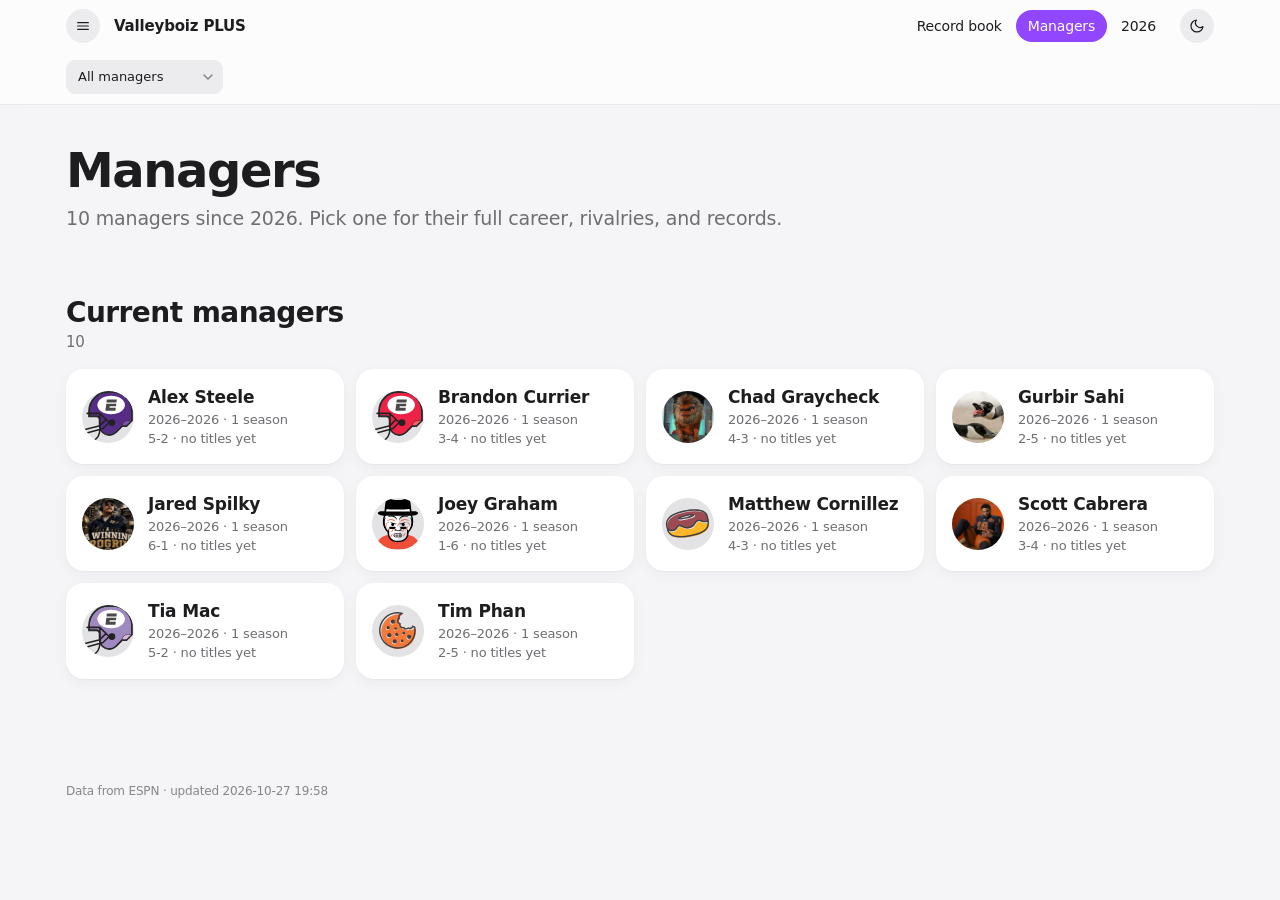
==== manager.html @ 7759df4b "Week 7 recap + update: Staff Infection Spreads by 0.6, Leaving Scott Feeling Sick Automated weekly u" ====
<!doctype html>
<html lang="en">
<head>
  <meta charset="utf-8">
  <meta name="robots" content="noindex, nofollow">
  <meta name="viewport" content="width=device-width, initial-scale=1, viewport-fit=cover">
  <meta name="theme-color" content="#f5f5f7" media="(prefers-color-scheme: light)">
  <meta name="theme-color" content="#000000" media="(prefers-color-scheme: dark)">
  <title>Managers</title>
  <link rel="icon" href="icons/favicon.svg" type="image/svg+xml">
  <link rel="icon" href="icons/favicon-32.png" sizes="32x32" type="image/png">
  <link rel="apple-touch-icon" href="icons/apple-touch-icon.png">
  <link rel="manifest" href="manifest.webmanifest">
  <meta name="apple-mobile-web-app-capable" content="yes">
  <meta name="mobile-web-app-capable" content="yes">
  <meta name="apple-mobile-web-app-title" content="Valleyboiz+">
  <meta name="application-name" content="Valleyboiz+">
  <meta name="apple-mobile-web-app-status-bar-style" content="default">
  <link rel="stylesheet" href="assets/style.css?v=50721180c0">
  <script src="data/leagues.js?v=091f1e896a"></script>
  <script src="assets/common.js?v=bdd5a048a9"></script>
  <!-- Visit counter: GoatCounter, no cookies or personal data (stats at ffleagues.goatcounter.com) -->
  <script data-goatcounter="https://ffleagues.goatcounter.com/count" async src="https://gc.zgo.at/count.js"></script>
</head>
<body>
  <main id="app"></main>
  <footer></footer>
  <script src="assets/manager.js?v=fbb9bf049a"></script>
</body>
</html>
---- assets/style.css ----
/* Design language: Apple HIG-inspired. System font, large titles, grouped
   rounded cards on a soft page, translucent sticky chrome, hairline
   separators, one accent color. Data is the loudest thing on the page. */
:root {
  --page: #f5f5f7;
  --card: #ffffff;
  --card-2: #f5f5f7;
  --fill: rgba(118, 118, 128, .12);
  --fill-strong: rgba(118, 118, 128, .2);
  --text: #1d1d1f;
  --text-2: #6e6e73;
  --text-3: #86868b;
  --sep: rgba(0, 0, 0, .08);
  --accent: #9146ff;
  --accent-soft: rgba(145, 70, 255, .1);
  --glow: none;
  --series-2: #e8590c;
  --dim: #c7c7cc;
  --good: #248a3d;
  --good-soft: rgba(52, 199, 89, .14);
  --bad: #d70015;
  --bad-soft: rgba(255, 59, 48, .12);
  --gold: #b07d0a;
  --gold-soft: rgba(255, 204, 0, .22);
  --grid: #e5e5ea;
  --chrome: rgba(255, 255, 255, .72);
  --shadow: 0 1px 2px rgba(0, 0, 0, .04), 0 4px 16px rgba(0, 0, 0, .04);
  --radius: 18px;
  color-scheme: light;
}
@media (prefers-color-scheme: dark) {
  :root:not([data-theme="light"]) {
    --page: #000000; --card: #1c1c1e; --card-2: #2c2c2e;
    --fill: rgba(118, 118, 128, .24); --fill-strong: rgba(118, 118, 128, .36);
    --text: #f5f5f7; --text-2: #98989d; --text-3: #8e8e93; --sep: rgba(255, 255, 255, .1);
    --accent: #a970ff; --accent-soft: rgba(169, 112, 255, .18); --glow: 0 0 18px rgba(169, 112, 255, .45); --series-2: #e0681a; --dim: #48484a;
    --good: #30d158; --good-soft: rgba(48, 209, 88, .16); --bad: #ff453a; --bad-soft: rgba(255, 69, 58, .16);
    --gold: #ffd60a; --gold-soft: rgba(255, 214, 10, .16); --grid: #38383a;
    --chrome: rgba(22, 22, 23, .72); --shadow: none; color-scheme: dark;
  }
}
:root[data-theme="dark"] {
  --page: #000000; --card: #1c1c1e; --card-2: #2c2c2e;
  --fill: rgba(118, 118, 128, .24); --fill-strong: rgba(118, 118, 128, .36);
  --text: #f5f5f7; --text-2: #98989d; --text-3: #8e8e93; --sep: rgba(255, 255, 255, .1);
  --accent: #a970ff; --accent-soft: rgba(169, 112, 255, .18); --glow: 0 0 18px rgba(169, 112, 255, .45); --series-2: #e0681a; --dim: #48484a;
  --good: #30d158; --good-soft: rgba(48, 209, 88, .16); --bad: #ff453a; --bad-soft: rgba(255, 69, 58, .16);
  --gold: #ffd60a; --gold-soft: rgba(255, 214, 10, .16); --grid: #38383a;
  --chrome: rgba(22, 22, 23, .72); --shadow: none; color-scheme: dark;
}

* { box-sizing: border-box; }
html { -webkit-text-size-adjust: 100%; scroll-padding-top: 120px; }
body {
  margin: 0; background: var(--page); color: var(--text);
  font: 17px/1.47 -apple-system, BlinkMacSystemFont, "SF Pro Text", "Segoe UI Variable Text", "Segoe UI", system-ui, sans-serif;
  letter-spacing: -.01em; -webkit-font-smoothing: antialiased;
}
a { color: var(--accent); text-decoration: none; }
a:hover { text-decoration: underline; }
img { display: block; }
button, select { font: inherit; color: inherit; }
.n { font-variant-numeric: tabular-nums; text-align: right; white-space: nowrap; }
.muted { color: var(--text-2); }
.pos { color: var(--good); }
.neg { color: var(--bad); }
@media (prefers-reduced-motion: no-preference) {
  .card, .seg button, .bar i, tr { transition: background-color .2s, opacity .2s, color .2s; }
}

/* ---------- chrome ---------- */
.chrome {
  position: sticky; top: 0; z-index: 20; background: var(--chrome);
  -webkit-backdrop-filter: saturate(180%) blur(20px); backdrop-filter: saturate(180%) blur(20px);
  border-bottom: 1px solid var(--sep);
}
.chrome-row {
  max-width: 1180px; margin: 0 auto; padding: 0 16px; min-height: 52px;
  display: flex; align-items: center; gap: 12px;
}
.brand { font-weight: 600; font-size: 15px; white-space: nowrap; overflow: hidden; text-overflow: ellipsis; min-width: 0; }
.tabs { display: flex; gap: 2px; margin-left: auto; }
.tabs a {
  font-size: 14px; padding: 6px 12px; border-radius: 980px; color: var(--text); white-space: nowrap;
}
.tabs a:hover { text-decoration: none; background: var(--fill); }
.tabs a[aria-current="page"] { background: var(--accent); color: #fff; box-shadow: var(--glow); }
.filters {
  max-width: 1180px; margin: 0 auto; padding: 8px 16px 10px; display: flex; gap: 10px; align-items: center;
  flex-wrap: wrap;
}
.filters .label { font-size: 12px; color: var(--text-2); }

/* Segmented control */
.seg {
  display: inline-flex; background: var(--fill); border-radius: 9px; padding: 2px; gap: 0;
  max-width: 100%; overflow-x: auto; scrollbar-width: none;
}
.seg::-webkit-scrollbar { display: none; }
.seg button {
  border: 0; background: transparent; padding: 5px 12px; border-radius: 7px; font-size: 13px; font-weight: 500;
  cursor: pointer; white-space: nowrap; min-height: 30px;
}
.seg button[aria-pressed="true"] { background: var(--card); box-shadow: 0 1px 3px rgba(0,0,0,.12), 0 0 0 .5px rgba(0,0,0,.04); }
:root[data-theme="dark"] .seg button[aria-pressed="true"] { background: #636366; }
@media (prefers-color-scheme: dark) { :root:not([data-theme="light"]) .seg button[aria-pressed="true"] { background: #636366; } }
.seg button .dot { display: inline-block; width: 6px; height: 6px; border-radius: 50%; background: var(--bad); margin-left: 4px; vertical-align: 2px; }

.select {
  appearance: none; -webkit-appearance: none; border: 0; background: var(--fill) url("data:image/svg+xml,%3Csvg xmlns='http://www.w3.org/2000/svg' width='10' height='6'%3E%3Cpath d='M1 1l4 4 4-4' fill='none' stroke='%2386868b' stroke-width='1.5' stroke-linecap='round'/%3E%3C/svg%3E") no-repeat right 10px center;
  border-radius: 9px; padding: 6px 28px 6px 12px; font-size: 13px; font-weight: 500; min-height: 34px; cursor: pointer; max-width: 220px;
}
.select option, .select optgroup { background-color: var(--card); color: var(--text); }
.icon-btn {
  border: 0; background: var(--fill); border-radius: 980px; width: 34px; height: 34px; cursor: pointer;
  display: inline-grid; place-items: center; flex: none;
}
.icon-btn svg { width: 16px; height: 16px; stroke: currentColor; fill: none; stroke-width: 1.8; stroke-linecap: round; stroke-linejoin: round; }

/* ---------- layout ---------- */
main { max-width: 1180px; margin: 0 auto; padding: 0 16px 80px; }
.hero { padding: 40px 0 8px; }
.hero h1 { font-size: 48px; line-height: 1.08; letter-spacing: -.03em; margin: 0; font-weight: 700; }
.hero p { margin: 8px 0 0; color: var(--text-2); font-size: 19px; }
section { margin-top: 56px; }
.section-head { margin-bottom: 16px; }
.section-head h2 { font-size: 28px; line-height: 1.15; letter-spacing: -.02em; margin: 0; font-weight: 700; }
.section-head .scope { color: var(--text-2); font-size: 15px; margin-top: 2px; }
.grid-2 { display: grid; grid-template-columns: repeat(2, minmax(0, 1fr)); gap: 16px; }
.grid-3 { display: grid; grid-template-columns: repeat(3, minmax(0, 1fr)); gap: 16px; }
@media (max-width: 900px) { .grid-2, .grid-3 { grid-template-columns: 1fr; } }

.card { background: var(--card); border-radius: var(--radius); box-shadow: var(--shadow); min-width: 0; }
.card-pad { padding: 20px; }
.card-title { font-size: 17px; font-weight: 600; margin: 0; letter-spacing: -.015em; }
.card-scope { font-size: 13px; color: var(--text-2); margin: 2px 0 14px; }
details.how { margin-top: 14px; border-top: 1px solid var(--sep); padding-top: 10px; font-size: 13px; color: var(--text-2); }
details.how summary { cursor: pointer; list-style: none; color: var(--accent); font-weight: 500; }
details.how summary::-webkit-details-marker { display: none; }
details.how summary::after { content: " \203A"; }
details.how[open] summary::after { content: " \2039"; }
details.how p { margin: 8px 0 0; line-height: 1.5; }
.card-head { display: flex; align-items: baseline; justify-content: space-between; gap: 12px; }
.view-toggle { border: 0; background: none; color: var(--accent); font-size: 13px; font-weight: 500; cursor: pointer; padding: 4px 0; white-space: nowrap; }

/* KPI tiles */
.tiles { display: grid; grid-template-columns: repeat(auto-fit, minmax(170px, 1fr)); gap: 12px; margin-top: 24px; }
.tile { padding: 16px 18px; }
.tile .k { font-size: 13px; color: var(--text-2); font-weight: 500; }
.tile .v { font-size: 30px; font-weight: 700; letter-spacing: -.02em; line-height: 1.15; margin-top: 2px; }
.tile .v.name { font-size: 21px; }
.tile .d { font-size: 13px; color: var(--text-2); margin-top: 2px; }

/* Avatars */
.av {
  flex: none; border-radius: 50%; overflow: hidden; background: var(--fill-strong); display: inline-grid; place-items: center;
  font-weight: 600; color: var(--text-2); letter-spacing: 0; vertical-align: middle;
}
.av img { width: 100%; height: 100%; object-fit: cover; }
.who { display: flex; align-items: center; gap: 10px; min-width: 0; }
.who .names { min-width: 0; }
.who .names b { font-weight: 600; display: block; white-space: nowrap; overflow: hidden; text-overflow: ellipsis; }
.who .names span { display: block; font-size: 12px; color: var(--text-2); white-space: nowrap; overflow: hidden; text-overflow: ellipsis; }
.head { border-radius: 50%; background: var(--card-2); object-fit: cover; flex: none; }

/* ---------- tables ---------- */
.tbl-wrap { overflow-x: auto; -webkit-overflow-scrolling: touch; border-radius: var(--radius); }
table { border-collapse: separate; border-spacing: 0; width: 100%; font-size: 14px; }
th, td { padding: 10px 12px; border-bottom: 1px solid var(--sep); text-align: left; vertical-align: middle; }
th { font-size: 12px; font-weight: 600; color: var(--text-2); white-space: nowrap; background: var(--card); }
tbody tr:last-child td { border-bottom: 0; }
tbody tr:hover td { background: var(--card-2); }
th.sortable { cursor: pointer; user-select: none; }
th.sortable:hover { color: var(--text); }
th[aria-sort]::after { content: ""; display: inline-block; margin-left: 4px; border: 4px solid transparent; vertical-align: 1px; }
th[aria-sort="ascending"]::after { border-bottom-color: currentColor; border-top-width: 0; }
th[aria-sort="descending"]::after { border-top-color: currentColor; border-bottom-width: 0; }
/* Sticky first column so names stay visible while scrolling sideways */
.sticky1 th:first-child, .sticky1 td:first-child { position: sticky; left: 0; z-index: 1; background: var(--card); }
.sticky1 tbody tr:hover td:first-child { background: var(--card-2); }
tr.hl td { background: var(--accent-soft) !important; }
tr.dimmed td { opacity: .45; }
td.who-cell { min-width: 170px; max-width: 260px; }
.tbl-note { font-size: 12px; color: var(--text-2); padding: 10px 14px 14px; }

/* Chips & tags */
.form { display: inline-flex; gap: 3px; }
.chip { width: 20px; height: 20px; line-height: 20px; text-align: center; border-radius: 6px; font-size: 11px; font-weight: 700; display: inline-block; }
.chip.W { background: var(--good-soft); color: var(--good); }
.chip.L { background: var(--bad-soft); color: var(--bad); }
.chip.T { background: var(--fill); color: var(--text-2); }
.tag { display: inline-block; font-size: 11px; font-weight: 600; padding: 2px 7px; border-radius: 980px; background: var(--fill); color: var(--text-2); vertical-align: 1px; }
.tag.accent { background: var(--accent-soft); color: var(--accent); }
.tag.warn { background: color-mix(in srgb, var(--series-2) 16%, transparent); color: var(--series-2); }
.tag.gold { background: var(--gold-soft); color: var(--gold); }
.tag.live { background: var(--bad-soft); color: var(--bad); }
.star { color: var(--gold); }

/* ---------- scoreboard ---------- */
.board { display: grid; grid-template-columns: repeat(auto-fill, minmax(330px, 1fr)); gap: 16px; }
@media (max-width: 400px) { .board { grid-template-columns: 1fr; } }
.game { padding: 6px 0 0; display: flex; flex-direction: column; }
.game .side { display: flex; align-items: center; gap: 12px; padding: 10px 18px; }
.game .side .who { flex: 1; }
.game .score { font-size: 24px; font-weight: 600; letter-spacing: -.02em; font-variant-numeric: tabular-nums; text-align: right; }
.game .score small { display: block; font-size: 12px; font-weight: 400; color: var(--text-2); letter-spacing: 0; }
.game .side.lost .score, .game .side.lost b { color: var(--text-2); font-weight: 500; }
.game .side.won .score { color: var(--text); }
.game .foot { margin-top: auto; border-top: 1px solid var(--sep); padding: 10px 18px 12px; font-size: 13px; color: var(--text-2); display: grid; gap: 6px; }
.game .foot .line { display: flex; align-items: center; gap: 8px; justify-content: space-between; }
.game .foot .line > span:first-child { display: flex; align-items: center; gap: 8px; min-width: 0; }
.game .winbar { height: 4px; border-radius: 2px; background: var(--fill); overflow: hidden; margin: 0 18px 4px; }
.game .winbar i { display: block; height: 100%; background: var(--accent); border-radius: 2px; }
.game details { border-top: 1px solid var(--sep); padding: 10px 18px; font-size: 13px; }
.game summary { cursor: pointer; color: var(--accent); font-weight: 500; list-style: none; }
.game summary::-webkit-details-marker { display: none; }
.misses { list-style: none; margin: 8px 0 0; padding: 0; display: grid; gap: 6px; }
.misses li { display: flex; justify-content: space-between; gap: 8px; }
.misses .gain { color: var(--bad); font-weight: 600; white-space: nowrap; }
.game.hl { box-shadow: 0 0 0 2px var(--accent), var(--glow), var(--shadow); }

/* ---------- awards ---------- */
.awards { display: grid; grid-template-columns: repeat(auto-fill, minmax(250px, 1fr)); gap: 12px; }
.award { padding: 16px; display: flex; flex-direction: column; gap: 10px; }
.award .top { display: flex; align-items: center; justify-content: space-between; gap: 8px; }
.award .title { font-size: 13px; font-weight: 600; display: flex; align-items: center; gap: 6px; }
.award .title svg { width: 16px; height: 16px; }
.award .title.good svg { color: var(--gold); }
.award .title.bad svg { color: var(--bad); }
.award .title.neutral svg { color: var(--text-2); }
.award .val { font-size: 20px; font-weight: 700; letter-spacing: -.02em; }
.award .body { display: flex; align-items: center; gap: 12px; }
.award .detail { font-size: 13px; color: var(--text-2); line-height: 1.35; }
.award.hl { box-shadow: 0 0 0 2px var(--accent), var(--glow), var(--shadow); }
.award.dimmed { opacity: .5; }

/* ---------- charts ---------- */
.bars { display: grid; gap: 8px; }
.bar-row { display: grid; grid-template-columns: minmax(110px, 170px) 1fr; gap: 10px; align-items: center; font-size: 13px; }
.bar-row .who b { font-size: 13px; }
.bar-track { position: relative; height: 22px; }
.bar { position: absolute; top: 4px; height: 14px; left: 0; border-radius: 0 4px 4px 0; background: var(--accent); }
.bar.b2 { top: 8px; height: 6px; background: var(--series-2); border-radius: 0 3px 3px 0; }
.bar-row.dimmed .bar:not(.b2) { background: var(--dim); }
.bar-val { position: absolute; top: 2px; font-size: 12px; font-variant-numeric: tabular-nums; color: var(--text-2); white-space: nowrap; padding-left: 6px; }
.mark { position: absolute; top: 3px; width: 10px; height: 16px; margin-left: -5px; }
.mark::before { content: ""; position: absolute; left: 4px; top: 0; bottom: 0; width: 2px; background: var(--text); border-radius: 1px; box-shadow: 0 0 0 2px var(--card); }
.ref { position: absolute; top: -4px; bottom: -4px; width: 1px; background: var(--text-3); }
.ref-label { position: absolute; top: -18px; font-size: 11px; color: var(--text-3); transform: translateX(-50%); white-space: nowrap; }
.bars-wrap { position: relative; padding-top: 16px; }
.legend { display: flex; gap: 16px; flex-wrap: wrap; font-size: 12px; color: var(--text-2); margin-bottom: 10px; }
.legend i { display: inline-block; width: 12px; height: 8px; border-radius: 2px; margin-right: 6px; vertical-align: 0; }
.legend i.line { width: 2px; height: 12px; border-radius: 1px; vertical-align: -1px; }
svg.chart { width: 100%; height: auto; display: block; overflow: visible; }
svg.chart .grid { stroke: var(--grid); stroke-width: 1; }
svg.chart .axis-label { fill: var(--text-3); font-size: 11px; }
svg.chart .diag { stroke: var(--text-3); stroke-width: 1; }
svg.chart .dot { fill: var(--accent); stroke: var(--card); stroke-width: 2; }
svg.chart .dot.dim { fill: var(--dim); }
svg.chart .dot.focus { stroke: var(--text); }
svg.chart .anno { fill: var(--text-2); font-size: 11px; }

/* Heat tables */
table.heat { width: auto; min-width: 100%; font-size: 13px; }
.heat th, .heat td { text-align: center; padding: 8px 6px; border-bottom: 1px solid var(--sep); white-space: nowrap; }
.heat th:first-child, .heat td:first-child { text-align: left; }
.heat td.cell { font-variant-numeric: tabular-nums; border-radius: 0; min-width: 52px; }
.heat td.diag-cell { box-shadow: inset 0 0 0 2px var(--text-3); font-weight: 700; }
.heat td.self { background: var(--card-2); }
.heat th.colh { vertical-align: bottom; font-weight: 600; }
.heat th.colh { font-size: 11px; min-width: 64px; }
.heat th.colh .av { display: grid; margin: 0 auto 4px; }
details.how.plain { border-top: 0; margin-top: 12px; padding-top: 0; }
.heat tr.hl td:first-child, .heat th.hlc { color: var(--accent); }

/* Trophy case */
.cups { display: inline-flex; gap: 1px; letter-spacing: 0; }
.cups .c { color: var(--gold); font-size: 12px; }
.cups .c.bad { color: var(--bad); }
.cups .c.neutral { color: var(--text-3); }
.cups .none { color: var(--dim); }

/* Power */
.pbar { display: flex; align-items: center; gap: 8px; justify-content: flex-end; }
.pbar .track { width: 90px; height: 6px; border-radius: 3px; background: var(--fill); position: relative; }
.pbar .track i { position: absolute; left: 0; top: 0; bottom: 0; border-radius: 3px; background: var(--accent); }
svg.spark path { fill: none; stroke: var(--accent); stroke-width: 2; stroke-linecap: round; stroke-linejoin: round; }
svg.spark circle { fill: var(--accent); stroke: var(--card); stroke-width: 2; }

/* Record book */
.champs { display: grid; grid-template-columns: repeat(auto-fill, minmax(200px, 1fr)); gap: 12px; }
.champ { padding: 16px; display: flex; flex-direction: column; gap: 10px; }
.champ .yr { display: flex; justify-content: space-between; font-size: 13px; color: var(--text-2); font-weight: 500; }
.champ .more { font-size: 12px; color: var(--text-2); border-top: 1px solid var(--sep); padding-top: 8px; line-height: 1.6; }
.champ.live { background: transparent; box-shadow: inset 0 0 0 1.5px var(--fill-strong); }
.champ.hl { box-shadow: 0 0 0 2px var(--accent), var(--glow), var(--shadow); }
.records { display: grid; grid-template-columns: repeat(auto-fill, minmax(340px, 1fr)); gap: 16px; }
@media (max-width: 400px) { .records { grid-template-columns: 1fr; } }
.record { padding: 18px 0 8px; }
.record .card-title { padding: 0 18px 8px; }
.record table { font-size: 13px; }
.record td { padding: 8px 12px; }
.record td:first-child { padding-left: 18px; width: 1.5em; color: var(--text-3); }
.record td:last-child { padding-right: 18px; font-weight: 600; font-size: 15px; }
.record tr.extra { display: none; }
.record.open tr.extra { display: table-row; }
.record .more-btn { border: 0; background: none; color: var(--accent); font-size: 13px; font-weight: 500; padding: 8px 18px 6px; cursor: pointer; }
.sub2 { display: block; font-size: 12px; color: var(--text-2); }
table.matrix td.cell { min-width: 56px; }
.finish td.cell { min-width: 44px; font-weight: 600; }
.finish td.f1 { background: var(--gold-soft) !important; color: var(--gold); }

/* Tooltip */
#tip {
  position: fixed; z-index: 50; pointer-events: none; background: var(--card); color: var(--text);
  border-radius: 10px; padding: 8px 10px; font-size: 12px; box-shadow: 0 4px 24px rgba(0,0,0,.18), 0 0 0 .5px var(--sep);
  max-width: 260px; opacity: 0; transform: translateY(4px); transition: opacity .12s, transform .12s;
}
#tip.on { opacity: 1; transform: none; }
#tip .tv { font-weight: 700; font-size: 14px; }
#tip .tl { color: var(--text-2); }
#tip .tr { display: flex; gap: 8px; align-items: baseline; }
#tip .key { width: 10px; height: 2px; border-radius: 1px; display: inline-block; vertical-align: 3px; }

footer { max-width: 1180px; margin: 0 auto; padding: 24px 16px 48px; color: var(--text-3); font-size: 12px; }
.error { max-width: 600px; margin: 80px auto; padding: 24px; background: var(--card); border-radius: var(--radius); color: var(--bad); }
.empty { padding: 28px; text-align: center; color: var(--text-2); font-size: 15px; }

@media (max-width: 640px) {
  body { font-size: 16px; }
  .hero { padding-top: 24px; }
  .hero h1 { font-size: 34px; }
  .hero p { font-size: 16px; }
  section { margin-top: 40px; }
  .section-head h2 { font-size: 24px; }
  .brand { font-size: 14px; }
  .tabs a { padding: 6px 10px; font-size: 13px; }
  .card-pad { padding: 16px; }
  .bar-row { grid-template-columns: 110px 1fr; }
  th, td { padding: 9px 10px; }
  .tile .v { font-size: 26px; }
}

/* Record cards: fixed columns so long subtitles truncate instead of pushing values out */
.record table { table-layout: fixed; }
.record td:first-child { width: 36px; }
.record td:last-child { width: 84px; }
.record td:nth-child(2) { overflow: hidden; }
.record .sub2 { white-space: nowrap; overflow: hidden; text-overflow: ellipsis; }

/* Manager links: look like names, act like links */
a.mlink { color: inherit; text-decoration: none; }
a.mlink:hover { color: var(--accent); text-decoration: none; }
a.mlink:focus-visible { outline: 2px solid var(--accent); outline-offset: 2px; border-radius: 4px; }
.flags { display: flex; gap: 6px; flex-wrap: wrap; }

/* Rivalry cards */
.riv-grid { display: grid; grid-template-columns: repeat(auto-fill, minmax(300px, 1fr)); gap: 12px; }
.riv-rows { margin-top: 12px; display: grid; gap: 4px; }
.riv-row { display: grid; grid-template-columns: 104px 26px 1fr auto; align-items: center; gap: 10px; padding: 6px 0; border-top: 1px solid var(--sep); font-size: 14px; }
.riv-label { font-size: 12px; font-weight: 600; }
.riv-label.bad { color: var(--bad); }
.riv-label.good { color: var(--good); }
.riv-label.accent { color: var(--accent); }
.riv-who { min-width: 0; }
.riv-who a { font-weight: 500; display: block; white-space: nowrap; overflow: hidden; text-overflow: ellipsis; }
.riv-who span { display: block; font-size: 12px; color: var(--text-2); }
.riv-rec { font-variant-numeric: tabular-nums; font-weight: 600; }

/* Manager directory + profile */
.dir-grid { display: grid; grid-template-columns: repeat(auto-fill, minmax(260px, 1fr)); gap: 12px; }
.dir-card { display: flex; align-items: center; gap: 14px; padding: 16px; color: inherit; }
.dir-card:hover { text-decoration: none; box-shadow: 0 0 0 2px var(--accent), var(--glow), var(--shadow); }
.dir-card b { display: block; font-size: 17px; }
.dir-card span { display: block; font-size: 13px; color: var(--text-2); }
.profile-hero { display: flex; align-items: center; gap: 20px; }
.profile-hero p { margin-top: 4px; }
.team-history { font-size: 15px !important; }
.riv-hero { display: grid; gap: 10px; }
.riv-big { font-size: 28px; font-weight: 700; letter-spacing: -.02em; }
svg.chart .fline { fill: none; stroke: var(--accent); stroke-width: 2; stroke-linejoin: round; stroke-linecap: round; }
svg.chart .fdot { fill: var(--accent); stroke: var(--card); stroke-width: 2; }
svg.chart .fdot.gold { fill: var(--gold); }
svg.chart circle[data-tip]:focus { outline: none; stroke: var(--text); }
@media (max-width: 640px) { .profile-hero { flex-direction: column; align-items: flex-start; gap: 12px; } }

/* Draft grades */
.grade { display: inline-grid; place-items: center; width: 24px; height: 24px; border-radius: 7px; font-size: 13px; font-weight: 700; }
.grade.gA { background: var(--good-soft); color: var(--good); }
.grade.gB { background: var(--accent-soft); color: var(--accent); }
.grade.gC { background: var(--fill); color: var(--text-2); }
.grade.gD { background: color-mix(in srgb, var(--series-2) 16%, transparent); color: var(--series-2); }
.grade.gF { background: var(--bad-soft); color: var(--bad); }
.grade-run { display: inline-flex; gap: 3px; }
.grade-run .grade { width: 20px; height: 20px; font-size: 11px; border-radius: 5px; }
table.draft-list td { padding: 8px 12px; }
table.draft-list td:first-child { padding-left: 18px; }
table.draft-list td:last-child { padding-right: 18px; }
/* Selected season column in the finish grid */
.finish .selcol { box-shadow: inset 2px 0 0 var(--accent), inset -2px 0 0 var(--accent); }
.finish th.selcol { color: var(--accent); }

.grade-strip { display: grid; grid-template-columns: repeat(auto-fill, minmax(170px, 1fr)); gap: 10px; }
.grade-chip { display: flex; align-items: center; gap: 10px; }
.grade-chip > div { flex: 1; min-width: 0; }
.grade-chip b { display: block; font-size: 14px; white-space: nowrap; overflow: hidden; text-overflow: ellipsis; }
.grade-chip > div > span { display: block; font-size: 12px; color: var(--text-2); }
.grade-strip-inline { display: flex; gap: 14px; flex-wrap: wrap; }
.grade-year { display: grid; justify-items: center; gap: 4px; font-size: 12px; color: var(--text-2); }
.grade-year .grade { width: 34px; height: 34px; font-size: 16px; border-radius: 9px; }

/* AI recap */
#recap { margin-top: 32px; }
.recap { padding: 28px 28px 20px; background: linear-gradient(180deg, var(--accent-soft), transparent 140px), var(--card); }
.recap-eyebrow { font-size: 13px; font-weight: 600; color: var(--accent); letter-spacing: .01em; }
.recap-headline { font-size: 32px; line-height: 1.12; letter-spacing: -.025em; margin: 6px 0 6px; font-weight: 700; }
.recap-dek { font-size: 19px; color: var(--text-2); margin: 0 0 18px; line-height: 1.4; }
.recap-body { max-width: 760px; }
.recap-sec h4 { font-size: 17px; margin: 18px 0 4px; font-weight: 600; }
.recap-sec p { margin: 0 0 10px; line-height: 1.6; }
.recap-sec.extra { display: none; }
.recap.open .recap-sec.extra { display: block; }
.recap-foot { display: flex; align-items: center; gap: 10px; flex-wrap: wrap; margin-top: 16px; padding-top: 14px; border-top: 1px solid var(--sep); }
.recap-note { font-size: 12px; margin-left: auto; }
.pill-btn { border: 0; border-radius: 980px; padding: 8px 16px; font-size: 14px; font-weight: 500; cursor: pointer; background: var(--fill); min-height: 36px; }
.pill-btn.primary { background: var(--accent); color: #fff; box-shadow: var(--glow); }
@media (max-width: 640px) {
  .recap { padding: 20px 18px 16px; }
  .recap-headline { font-size: 26px; }
  .recap-dek { font-size: 16px; }
  .recap-note { margin-left: 0; }
}

/* Show all / show fewer under long tables: tinted pill, centered (Apple-style) */
.tbl-more {
  display: flex; align-items: center; gap: 6px; margin: 12px auto 16px; padding: 8px 18px; min-height: 36px;
  border: 0; border-radius: 980px; background: var(--accent-soft); color: var(--accent);
  font-size: 14px; font-weight: 600; cursor: pointer;
}
.tbl-more::after { content: ""; width: 7px; height: 7px; border-right: 2px solid currentColor; border-bottom: 2px solid currentColor; transform: translateY(-2px) rotate(45deg); }
.tbl-more.open::after { transform: translateY(2px) rotate(-135deg); }
.tbl-more:hover { background: color-mix(in srgb, var(--accent) 18%, transparent); }
.tbl-more:focus-visible { outline: 2px solid var(--accent); outline-offset: 2px; }
@media (prefers-reduced-motion: no-preference) { .tbl-more { transition: background-color .2s; } }

/* Key injuries */
.inj-grid { display: grid; grid-template-columns: repeat(auto-fill, minmax(300px, 1fr)); gap: 12px; }
.inj { padding: 16px; display: grid; gap: 10px; }
.inj.hl { box-shadow: 0 0 0 2px var(--accent), var(--glow), var(--shadow); }
.inj-top { display: flex; align-items: center; gap: 12px; }
.inj-who { flex: 1; min-width: 0; }
.inj-who b { display: block; font-size: 16px; }
.inj-who span { display: block; font-size: 13px; color: var(--text-2); }
.inj-impact { font-size: 15px; font-weight: 500; }
.inj-meta { display: flex; align-items: center; justify-content: space-between; gap: 10px; flex-wrap: wrap; font-size: 12px; }
.inj-news { font-size: 13px; color: var(--text-2); line-height: 1.45; border-top: 1px solid var(--sep); padding-top: 8px; }
.tag.bad { background: var(--bad-soft); color: var(--bad); }
/* Injury badges next to player names */
.itag { display: inline-block; font-size: 10px; font-weight: 700; padding: 1px 5px; border-radius: 4px; margin-left: 5px; vertical-align: 1px; letter-spacing: .02em; }
.itag.iIR, .itag.iSeason, .itag.iOut, .itag.iSusp { background: var(--bad-soft); color: var(--bad); }
.itag.iD { background: color-mix(in srgb, var(--series-2) 16%, transparent); color: var(--series-2); }
.itag.iQ, .itag.iDTD { background: var(--gold-soft); color: var(--gold); }

/* ---------- Sidebar navigation ----------
   Phones/tablets: slides in over a dimmed page from the menu button.
   Wide screens (1440px+): stays open on the left, like a Mac sidebar. */
.menu-btn { margin-right: 2px; }
.sidenav {
  position: fixed; top: 0; bottom: 0; left: 0; z-index: 40; width: 300px; max-width: 86vw;
  background: var(--chrome); -webkit-backdrop-filter: saturate(180%) blur(24px); backdrop-filter: saturate(180%) blur(24px);
  border-right: 1px solid var(--sep); overflow-y: auto; overscroll-behavior: contain;
  padding: 10px 12px calc(24px + env(safe-area-inset-bottom)) calc(12px + env(safe-area-inset-left));
  transform: translateX(-102%); visibility: hidden;
}
body.nav-open .sidenav { transform: none; visibility: visible; box-shadow: 0 0 40px rgba(0,0,0,.25); }
@media (prefers-reduced-motion: no-preference) {
  .sidenav { transition: transform .28s cubic-bezier(.32,.72,0,1), visibility 0s linear .28s; }
  body.nav-open .sidenav { transition: transform .28s cubic-bezier(.32,.72,0,1); }
}
.scrim { position: fixed; inset: 0; z-index: 35; background: rgba(0,0,0,.32); }
body.nav-open { overflow: hidden; }
.nav-head { display: flex; align-items: center; justify-content: space-between; gap: 8px; padding: 6px 4px 12px 8px; font-size: 13px; font-weight: 600; color: var(--text-2); }
.nav-group { margin-bottom: 6px; }
.nav-page-row { display: flex; align-items: center; }
.nav-page { flex: 1; display: block; padding: 10px 10px; border-radius: 10px; font-size: 17px; font-weight: 600; color: var(--text); min-height: 44px; }
.nav-page:hover { text-decoration: none; background: var(--fill); }
.nav-page.current { color: var(--accent); }
.nav-toggle { border: 0; background: transparent; width: 40px; height: 40px; border-radius: 10px; cursor: pointer; color: var(--text-3); display: grid; place-items: center; }
.nav-toggle:hover { background: var(--fill); }
.nav-toggle svg { width: 16px; height: 16px; fill: none; stroke: currentColor; stroke-width: 2.2; stroke-linecap: round; stroke-linejoin: round; }
@media (prefers-reduced-motion: no-preference) { .nav-toggle svg { transition: transform .2s; } }
.nav-group.open .nav-toggle svg { transform: rotate(90deg); }
.nav-secs { list-style: none; margin: 0 0 4px; padding: 0 0 0 10px; display: none; }
.nav-group.open .nav-secs { display: block; }
.nav-sec { display: block; padding: 9px 12px; border-radius: 9px; font-size: 15px; color: var(--text-2); min-height: 40px; position: relative; }
.nav-sec:hover { text-decoration: none; background: var(--fill); color: var(--text); }
.nav-sec.active { color: var(--accent); background: var(--accent-soft); font-weight: 600; }
.nav-sec.active::before { content: ""; position: absolute; left: 0; top: 9px; bottom: 9px; width: 3px; border-radius: 2px; background: var(--accent); }
.sidenav a:focus-visible, .sidenav button:focus-visible { outline: 2px solid var(--accent); outline-offset: 1px; }
@media (min-width: 1440px) {
  .sidenav { transform: none; visibility: visible; width: 260px; background: transparent; -webkit-backdrop-filter: none; backdrop-filter: none; padding-top: 128px; }
  .menu-btn, .nav-close { display: none; }
  .scrim { display: none; }
  body { padding-left: 260px; }
  .chrome { margin-left: -260px; padding-left: 260px; }
}

/* Profile best/worst picks: top 5, expandable */
.draft-list tr.extra { display: none; }
.open-list .draft-list tr.extra { display: table-row; }

/* Roster cards: lineup-slot label column (QB, RB, FLEX...) */
table.roster td.slot-cell { width: 44px; padding-right: 0; font-size: 11px; font-weight: 600; letter-spacing: .04em; color: var(--text-2); white-space: nowrap; }
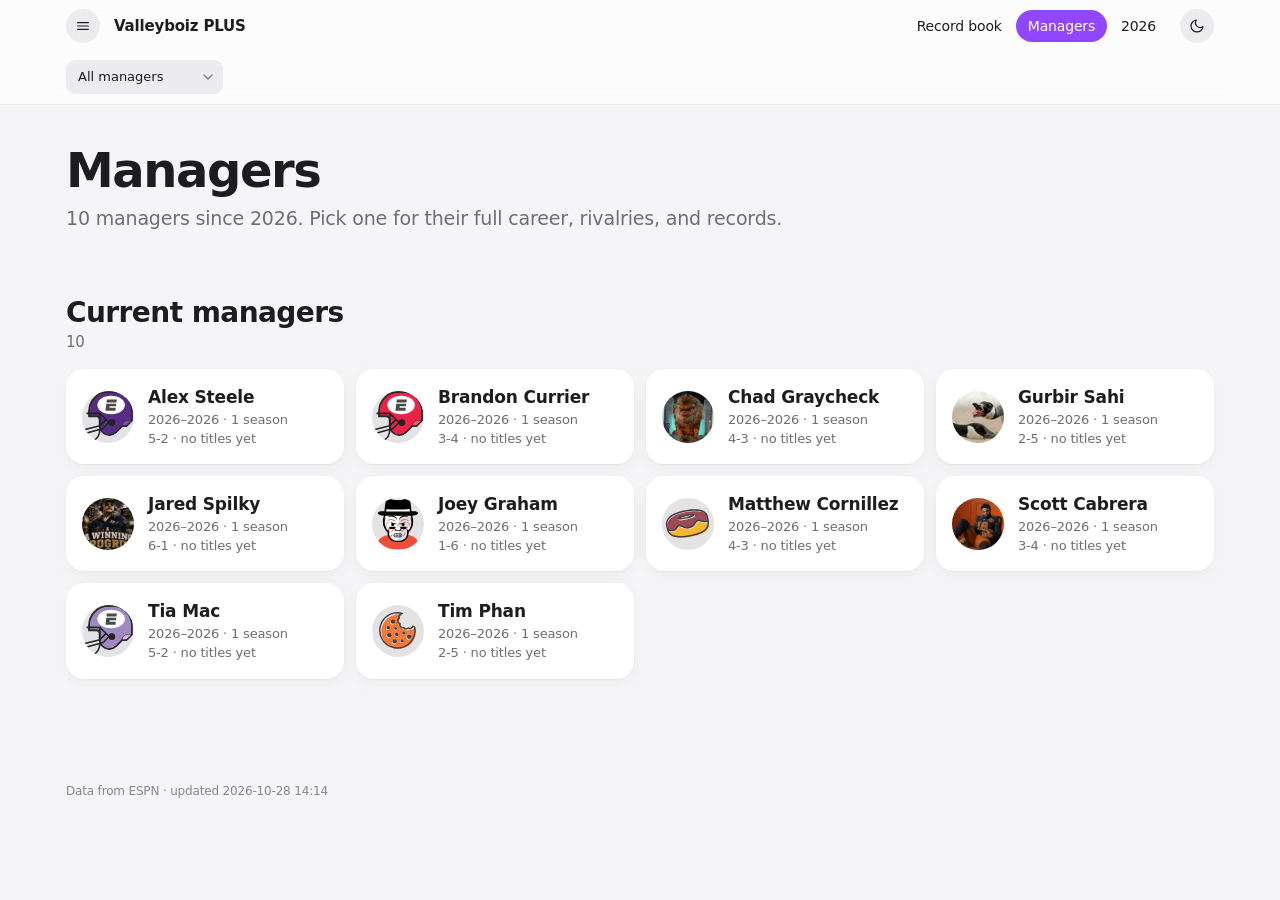
==== commit 21dfc5de: "Show Injury bug points; keep last week up until the next one kicks off Co-Authored-By: Claude Opus 5" ====
--- a/manager.html
+++ b/manager.html
@@ -17,7 +17,7 @@
   <meta name="application-name" content="Valleyboiz+">
   <meta name="apple-mobile-web-app-status-bar-style" content="default">
   <link rel="stylesheet" href="assets/style.css?v=50721180c0">
-  <script src="data/leagues.js?v=091f1e896a"></script>
+  <script src="data/leagues.js?v=9750f91582"></script>
   <script src="assets/common.js?v=bdd5a048a9"></script>
   <!-- Visit counter: GoatCounter, no cookies or personal data (stats at ffleagues.goatcounter.com) -->
   <script data-goatcounter="https://ffleagues.goatcounter.com/count" async src="https://gc.zgo.at/count.js"></script>
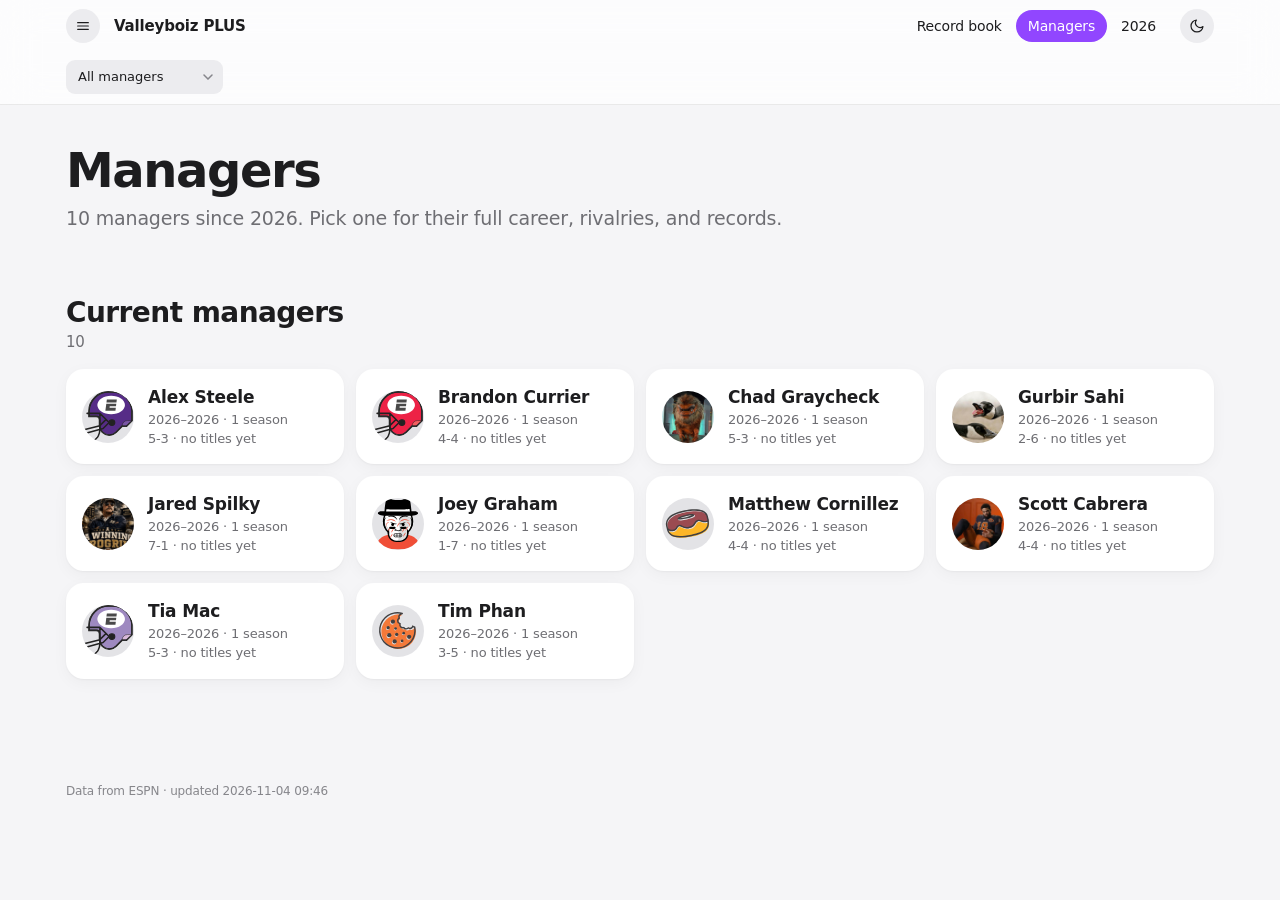
==== commit 9d3a9f05: "Week 8 recap + update: Olave Oil Hits Its Smoke Point as Burrow's Big Day Can't Save Joey Automated " ====
--- a/manager.html
+++ b/manager.html
@@ -17,7 +17,7 @@
   <meta name="application-name" content="Valleyboiz+">
   <meta name="apple-mobile-web-app-status-bar-style" content="default">
   <link rel="stylesheet" href="assets/style.css?v=50721180c0">
-  <script src="data/leagues.js?v=9750f91582"></script>
+  <script src="data/leagues.js?v=ce82d5c0b2"></script>
   <script src="assets/common.js?v=bdd5a048a9"></script>
   <!-- Visit counter: GoatCounter, no cookies or personal data (stats at ffleagues.goatcounter.com) -->
   <script data-goatcounter="https://ffleagues.goatcounter.com/count" async src="https://gc.zgo.at/count.js"></script>
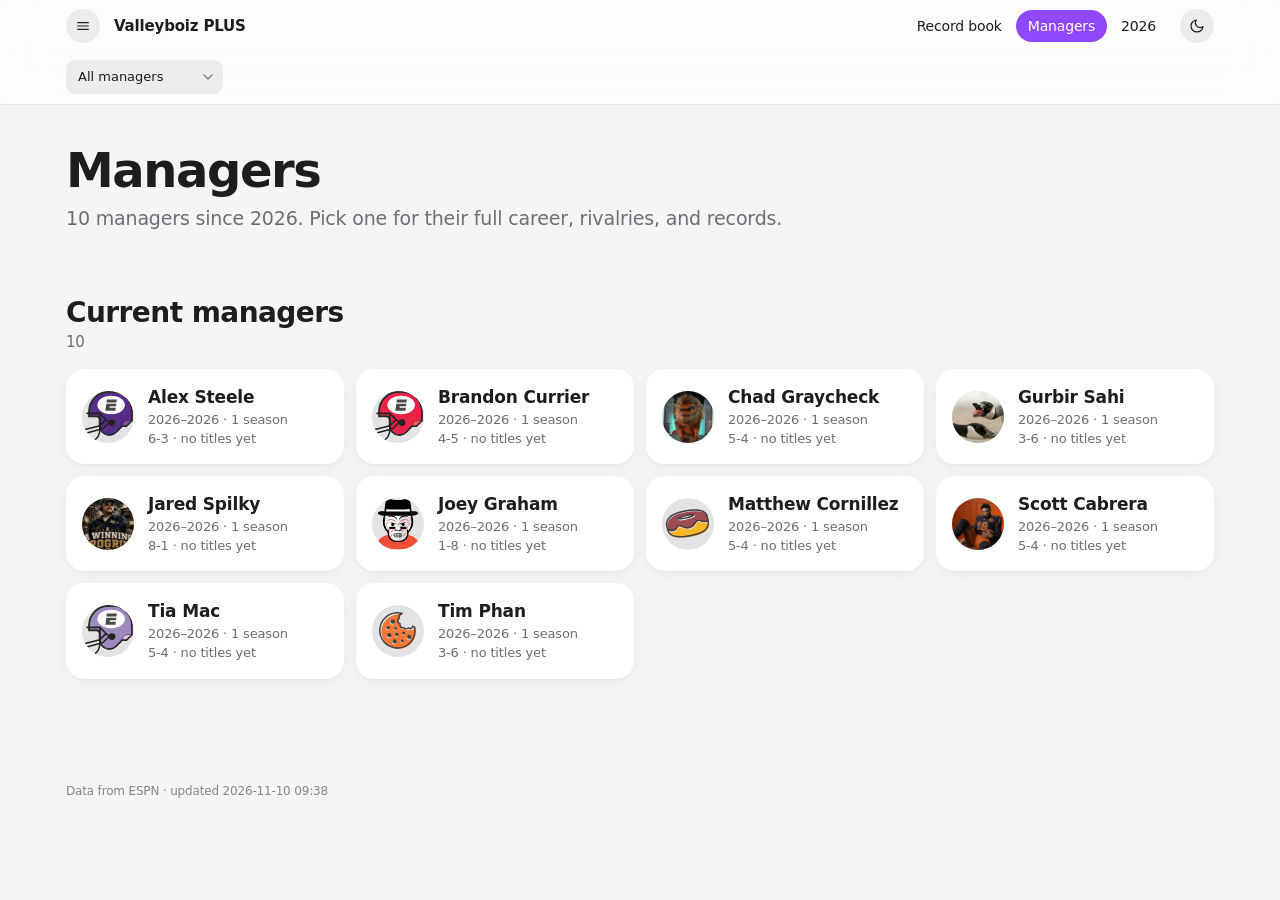
==== commit 52cbb5bc: "Week 9 recap + update: Winning Progrum Hits 200 While Caleb Nearly Diddles Scott Automated weekly up" ====
--- a/manager.html
+++ b/manager.html
@@ -17,7 +17,7 @@
   <meta name="application-name" content="Valleyboiz+">
   <meta name="apple-mobile-web-app-status-bar-style" content="default">
   <link rel="stylesheet" href="assets/style.css?v=50721180c0">
-  <script src="data/leagues.js?v=ce82d5c0b2"></script>
+  <script src="data/leagues.js?v=f471dab60d"></script>
   <script src="assets/common.js?v=bdd5a048a9"></script>
   <!-- Visit counter: GoatCounter, no cookies or personal data (stats at ffleagues.goatcounter.com) -->
   <script data-goatcounter="https://ffleagues.goatcounter.com/count" async src="https://gc.zgo.at/count.js"></script>
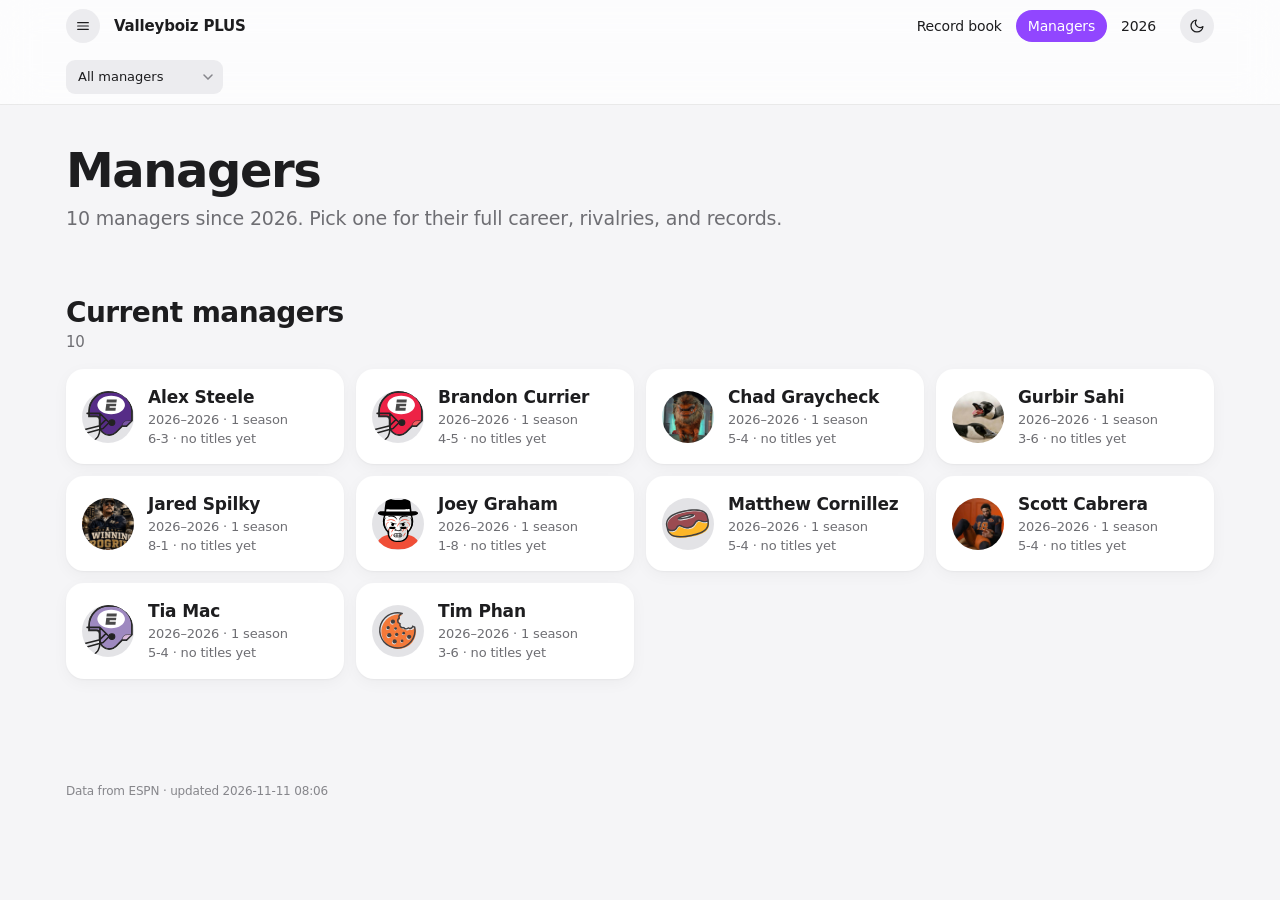
==== commit 600bbaae: "Data refresh (Nov 11): Week 10 in progress Automated weekly update (Nov 11)." ====
--- a/manager.html
+++ b/manager.html
@@ -17,7 +17,7 @@
   <meta name="application-name" content="Valleyboiz+">
   <meta name="apple-mobile-web-app-status-bar-style" content="default">
   <link rel="stylesheet" href="assets/style.css?v=50721180c0">
-  <script src="data/leagues.js?v=f471dab60d"></script>
+  <script src="data/leagues.js?v=f42c10c2e1"></script>
   <script src="assets/common.js?v=bdd5a048a9"></script>
   <!-- Visit counter: GoatCounter, no cookies or personal data (stats at ffleagues.goatcounter.com) -->
   <script data-goatcounter="https://ffleagues.goatcounter.com/count" async src="https://gc.zgo.at/count.js"></script>
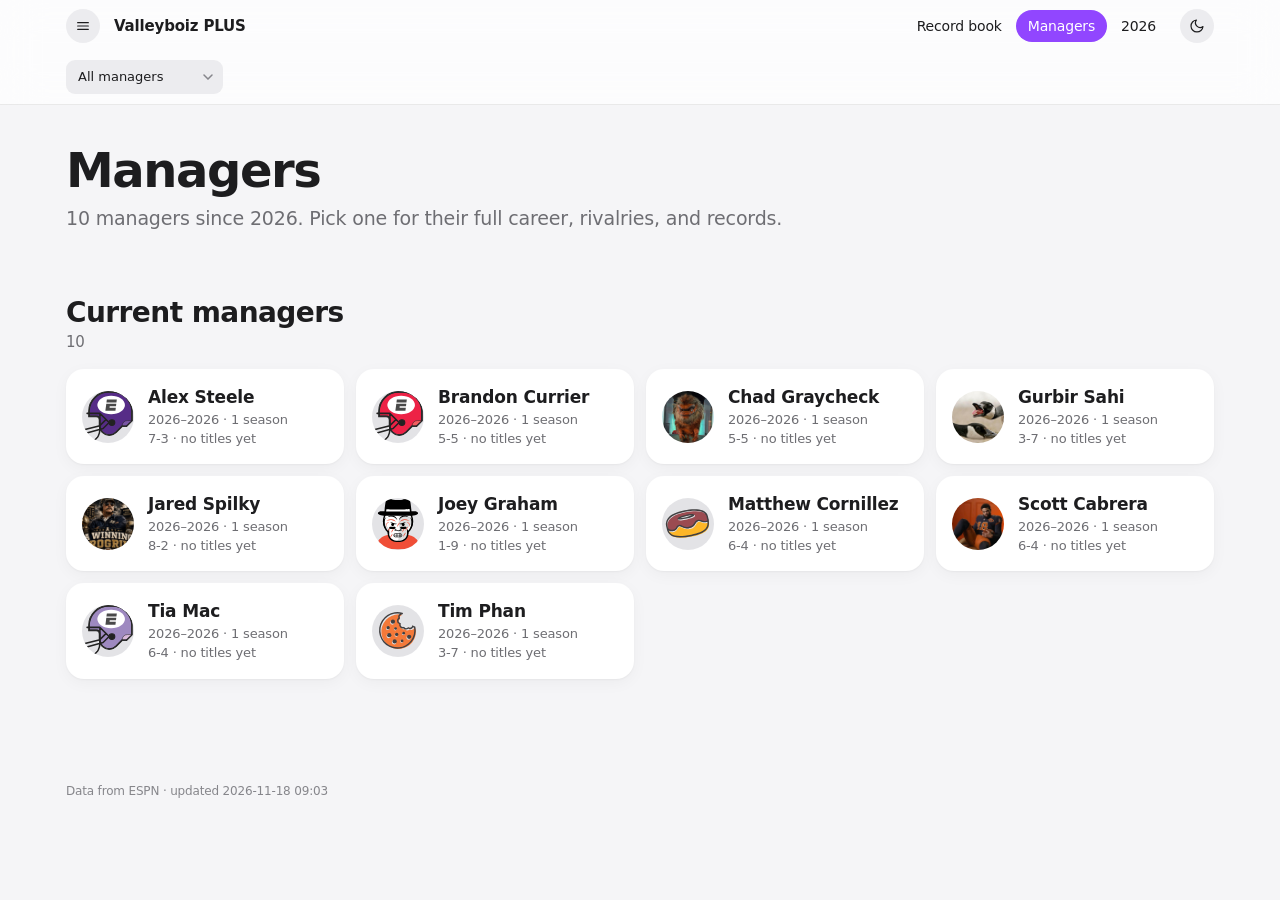
==== commit 311a3350: "Week 10 recap + update: Hurts So Good: Donut Rises, Joey Gets Robbed at 162.3 Automated weekly updat" ====
--- a/manager.html
+++ b/manager.html
@@ -17,7 +17,7 @@
   <meta name="application-name" content="Valleyboiz+">
   <meta name="apple-mobile-web-app-status-bar-style" content="default">
   <link rel="stylesheet" href="assets/style.css?v=50721180c0">
-  <script src="data/leagues.js?v=f42c10c2e1"></script>
+  <script src="data/leagues.js?v=14aaf261fd"></script>
   <script src="assets/common.js?v=bdd5a048a9"></script>
   <!-- Visit counter: GoatCounter, no cookies or personal data (stats at ffleagues.goatcounter.com) -->
   <script data-goatcounter="https://ffleagues.goatcounter.com/count" async src="https://gc.zgo.at/count.js"></script>
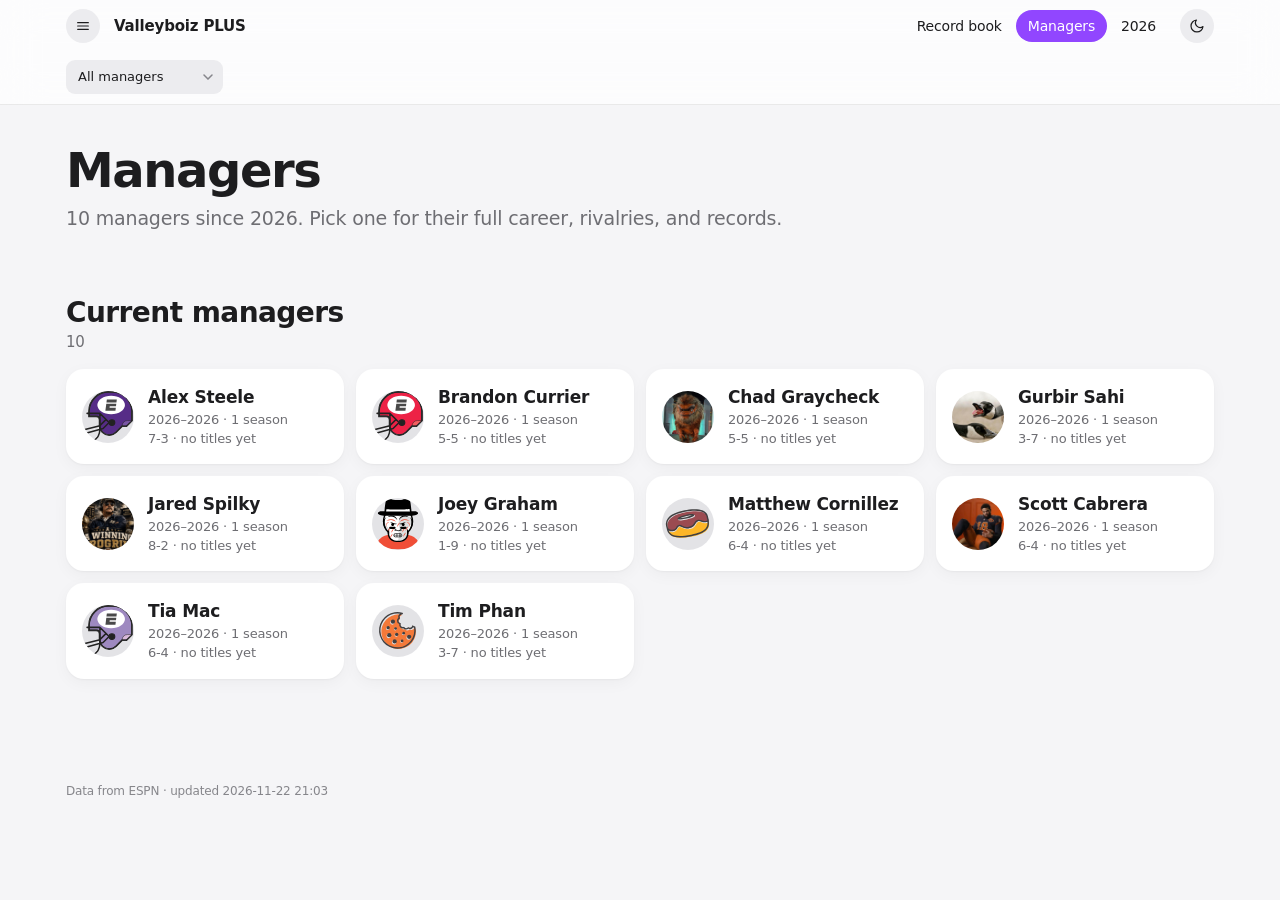
==== commit 62504682: "Score refresh (Nov 22 21:03)" ====
--- a/manager.html
+++ b/manager.html
@@ -17,7 +17,7 @@
   <meta name="application-name" content="Valleyboiz+">
   <meta name="apple-mobile-web-app-status-bar-style" content="default">
   <link rel="stylesheet" href="assets/style.css?v=50721180c0">
-  <script src="data/leagues.js?v=14aaf261fd"></script>
+  <script src="data/leagues.js?v=10d2acc135"></script>
   <script src="assets/common.js?v=bdd5a048a9"></script>
   <!-- Visit counter: GoatCounter, no cookies or personal data (stats at ffleagues.goatcounter.com) -->
   <script data-goatcounter="https://ffleagues.goatcounter.com/count" async src="https://gc.zgo.at/count.js"></script>
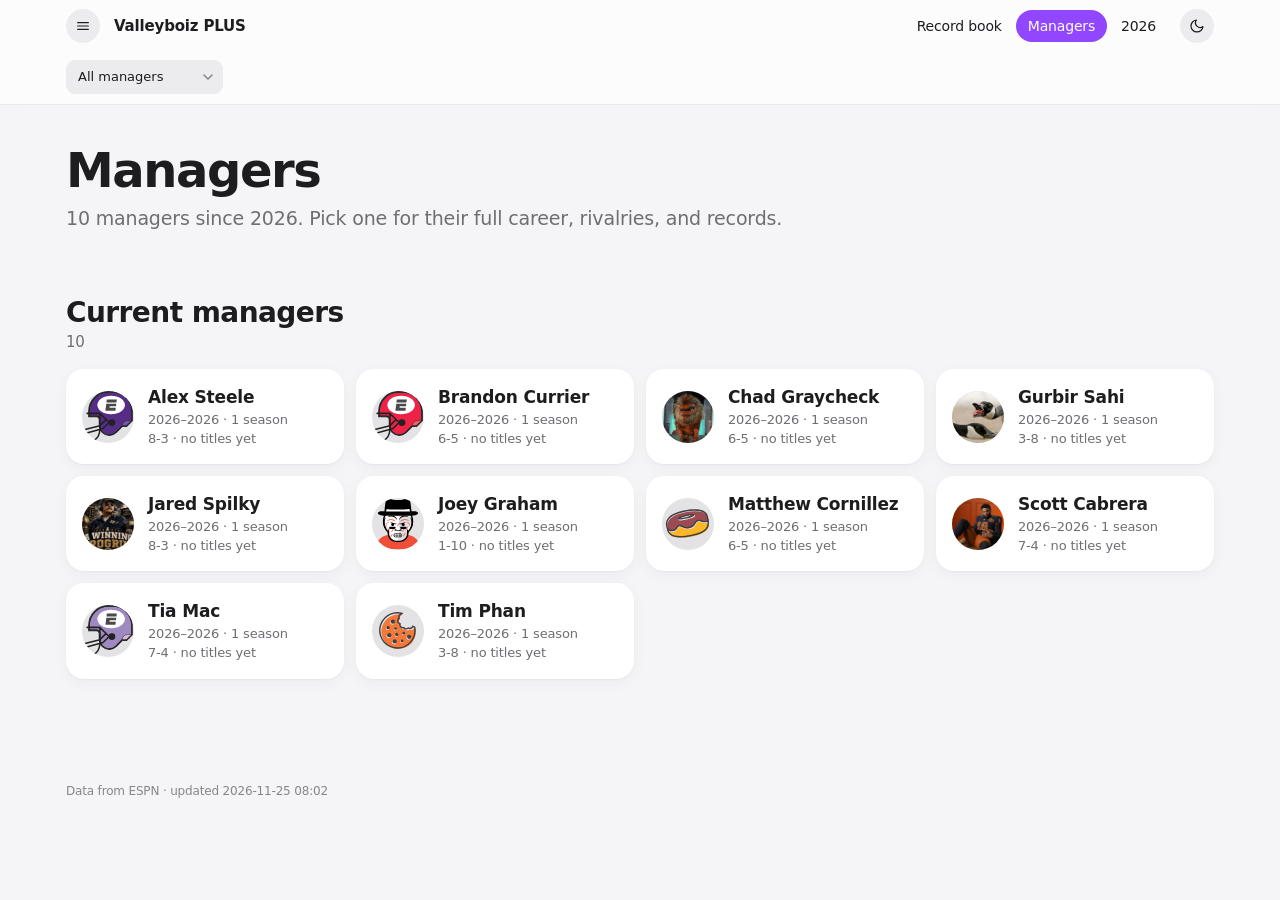
==== commit 2a02521e: "Week 11 recap + update: Coleman Cooks, the Goose Lays an Egg, Chupacabra Sneaks One Automated weekly" ====
--- a/manager.html
+++ b/manager.html
@@ -17,7 +17,7 @@
   <meta name="application-name" content="Valleyboiz+">
   <meta name="apple-mobile-web-app-status-bar-style" content="default">
   <link rel="stylesheet" href="assets/style.css?v=50721180c0">
-  <script src="data/leagues.js?v=10d2acc135"></script>
+  <script src="data/leagues.js?v=be10ec6457"></script>
   <script src="assets/common.js?v=bdd5a048a9"></script>
   <!-- Visit counter: GoatCounter, no cookies or personal data (stats at ffleagues.goatcounter.com) -->
   <script data-goatcounter="https://ffleagues.goatcounter.com/count" async src="https://gc.zgo.at/count.js"></script>
